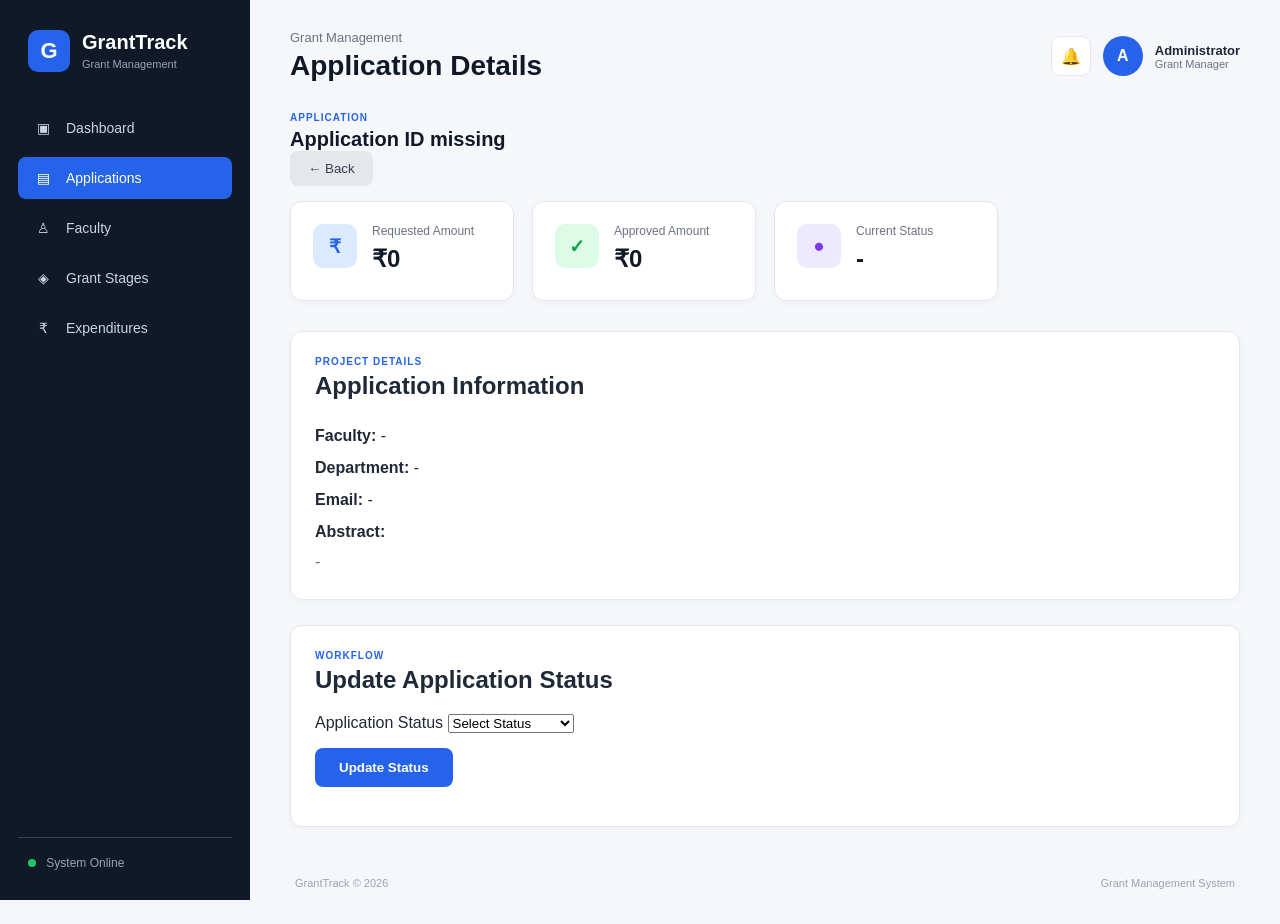
==== src/main/resources/static/application-details.html @ eb658bfc "Initial GrantTrack project" ====
<!DOCTYPE html>
<html lang="en">

<head>

    <meta charset="UTF-8">

    <meta
        name="viewport"
        content="width=device-width, initial-scale=1.0">

    <title>GrantTrack - Application Details</title>

    <link rel="stylesheet" href="style.css">

</head>


<body>


    <!-- ================= SIDEBAR ================= -->

    <aside class="sidebar">

        <div class="logo">

            <div class="logo-icon">
                G
            </div>

            <div>

                <h2>GrantTrack</h2>

                <span>Grant Management</span>

            </div>

        </div>


        <nav>

            <a href="/index.html" class="nav-item">
                <span>▣</span>
                Dashboard
            </a>


            <a href="/applications.html" class="nav-item active">
                <span>▤</span>
                Applications
            </a>


            <a href="/faculty.html" class="nav-item">
                <span>♙</span>
                Faculty
            </a>


            <a href="/stages.html" class="nav-item">
                <span>◈</span>
                Grant Stages
            </a>


            <a href="/expenditures.html" class="nav-item">
                <span>₹</span>
                Expenditures
            </a>

        </nav>


        <div class="sidebar-bottom">

            <div class="system-status">

                <span class="status-dot"></span>

                System Online

            </div>

        </div>

    </aside>



    <!-- ================= MAIN ================= -->

    <main class="main-content">


        <header class="topbar">

            <div>

                <p class="welcome-text">
                    Grant Management
                </p>

                <h1>
                    Application Details
                </h1>

            </div>


            <div class="profile">

                <div class="notification">
                    🔔
                </div>


                <div class="profile-avatar">
                    A
                </div>


                <div class="profile-info">

                    <strong>
                        Administrator
                    </strong>

                    <span>
                        Grant Manager
                    </span>

                </div>

            </div>

        </header>



        <!-- ================= APPLICATION ================= -->

        <section class="overview-section">


            <div class="section-header">

                <div>

                    <p class="section-label">
                        APPLICATION
                    </p>

                    <h2 id="applicationTitle">
                        Loading...
                    </h2>

                </div>


                <button
                    onclick="window.location.href='/applications.html'"
                    style="
                        background:#e5e7eb;
                        color:#374151;
                        border:none;
                        padding:10px 18px;
                        border-radius:8px;
                        cursor:pointer;
                    ">

                    ← Back

                </button>

            </div>



            <div class="dashboard-cards">


                <div class="stat-card">

                    <div class="card-icon blue">
                        ₹
                    </div>

                    <div>

                        <p>
                            Requested Amount
                        </p>

                        <h2 id="requestedAmount">
                            ₹0
                        </h2>

                    </div>

                </div>



                <div class="stat-card">

                    <div class="card-icon green">
                        ✓
                    </div>

                    <div>

                        <p>
                            Approved Amount
                        </p>

                        <h2 id="approvedAmount">
                            ₹0
                        </h2>

                    </div>

                </div>



                <div class="stat-card">

                    <div class="card-icon purple">
                        ●
                    </div>

                    <div>

                        <p>
                            Current Status
                        </p>

                        <h2 id="currentStatus">
                            -
                        </h2>

                    </div>

                </div>


            </div>



            <!-- ================= DETAILS ================= -->

            <div class="info-panel">

                <p class="section-label">
                    PROJECT DETAILS
                </p>

                <h2>
                    Application Information
                </h2>


                <div
                    style="
                        margin-top:20px;
                        line-height:2;
                    ">

                    <p>
                        <strong>Faculty:</strong>
                        <span id="facultyName">
                            -
                        </span>
                    </p>


                    <p>
                        <strong>Department:</strong>
                        <span id="facultyDepartment">
                            -
                        </span>
                    </p>


                    <p>
                        <strong>Email:</strong>
                        <span id="facultyEmail">
                            -
                        </span>
                    </p>


                    <p>
                        <strong>Abstract:</strong>
                    </p>


                    <p
                        id="abstractText"
                        style="
                            color:#64748b;
                            line-height:1.7;
                        ">

                        -

                    </p>

                </div>

            </div>



            <!-- ================= STATUS UPDATE ================= -->

            <div
                class="info-panel"
                style="margin-top:25px;">


                <p class="section-label">
                    WORKFLOW
                </p>

                <h2>
                    Update Application Status
                </h2>



                <form
                    id="statusForm"
                    style="margin-top:20px;">


                    <div class="form-group">

                        <label for="status">
                            Application Status
                        </label>


                        <select
                            id="status"
                            required>

                            <option value="">
                                Select Status
                            </option>

                            <option value="SUBMITTED">
                                SUBMITTED
                            </option>

                            <option value="UNDER_REVIEW">
                                UNDER REVIEW
                            </option>

                            <option value="APPROVED">
                                APPROVED
                            </option>

                            <option value="REJECTED">
                                REJECTED
                            </option>

                        </select>

                    </div>



                    <div
                        class="form-group"
                        id="approvedAmountGroup"
                        style="display:none;">

                        <label for="newApprovedAmount">
                            Approved Amount (₹)
                        </label>


                        <input
                            type="number"
                            id="newApprovedAmount"
                            min="1"
                            step="0.01"
                            placeholder="Enter approved amount">

                    </div>



                    <button
                        type="submit"
                        style="
                            margin-top:15px;
                            background:#2563eb;
                            color:white;
                            border:none;
                            padding:12px 24px;
                            border-radius:8px;
                            cursor:pointer;
                            font-weight:600;
                        ">

                        Update Status

                    </button>


                    <div
                        id="statusMessage"
                        style="
                            margin-top:15px;
                            font-weight:600;
                        ">

                    </div>


                </form>

            </div>


        </section>



        <footer>

            <span>
                GrantTrack © 2026
            </span>

            <span>
                Grant Management System
            </span>

        </footer>


    </main>



    <!-- ================= JAVASCRIPT ================= -->

    <script>


        const params =
            new URLSearchParams(
                window.location.search
            );


        const applicationId =
            params.get("id");



        document.addEventListener(
            "DOMContentLoaded",
            function () {

                if (!applicationId) {

                    document.getElementById(
                        "applicationTitle"
                    ).textContent =
                        "Application ID missing";

                    return;

                }


                loadApplication();

            }
        );



        async function loadApplication() {


            try {


                const response =
                    await fetch(
                        "/api/applications/" +
                        applicationId
                    );


                if (!response.ok) {

                    throw new Error(
                        "Application not found"
                    );

                }


                const application =
                    await response.json();



                document.getElementById(
                    "applicationTitle"
                ).textContent =
                    application.title || "Untitled";



                document.getElementById(
                    "requestedAmount"
                ).textContent =
                    formatCurrency(
                        application.requestedAmount
                    );



                document.getElementById(
                    "approvedAmount"
                ).textContent =
                    formatCurrency(
                        application.approvedAmount
                    );



                document.getElementById(
                    "currentStatus"
                ).textContent =
                    application.status ||
                    "SUBMITTED";



                document.getElementById(
                    "abstractText"
                ).textContent =
                    application.abstractText ||
                    "No abstract available";



                if (application.faculty) {


                    document.getElementById(
                        "facultyName"
                    ).textContent =
                        application.faculty.name ||
                        "-";


                    document.getElementById(
                        "facultyDepartment"
                    ).textContent =
                        application.faculty.department ||
                        "-";


                    document.getElementById(
                        "facultyEmail"
                    ).textContent =
                        application.faculty.email ||
                        "-";

                }


            } catch (error) {


                console.error(error);


                document.getElementById(
                    "applicationTitle"
                ).textContent =
                    "Unable to load application";

            }

        }



        document.getElementById(
            "status"
        ).addEventListener(
            "change",
            function () {


                const group =
                    document.getElementById(
                        "approvedAmountGroup"
                    );


                if (
                    this.value === "APPROVED"
                ) {

                    group.style.display =
                        "block";

                    document.getElementById(
                        "newApprovedAmount"
                    ).required = true;

                }
                else {

                    group.style.display =
                        "none";

                    document.getElementById(
                        "newApprovedAmount"
                    ).required = false;

                }

            }
        );



        document.getElementById(
            "statusForm"
        ).addEventListener(
            "submit",
            updateStatus
        );



        async function updateStatus(event) {


            event.preventDefault();


            const status =
                document.getElementById(
                    "status"
                ).value;


            const approvedAmount =
                document.getElementById(
                    "newApprovedAmount"
                ).value;


            const message =
                document.getElementById(
                    "statusMessage"
                );


            message.textContent =
                "Updating status...";


            message.style.color =
                "#2563eb";



            let url =
                "/api/applications/" +
                applicationId +
                "/status?status=" +
                encodeURIComponent(status);



            if (
                status === "APPROVED"
            ) {

                url +=
                    "&approvedAmount=" +
                    encodeURIComponent(
                        approvedAmount
                    );

            }



            try {


                const response =
                    await fetch(
                        url,
                        {
                            method: "PUT"
                        }
                    );


                const result =
                    await response.json();


                if (!response.ok) {

                    throw new Error(
                        result.message ||
                        "Unable to update status"
                    );

                }


                message.textContent =
                    "Application status updated successfully!";


                message.style.color =
                    "#15803d";


                loadApplication();


            } catch (error) {


                console.error(error);


                message.textContent =
                    error.message ||
                    "Something went wrong";


                message.style.color =
                    "#dc2626";

            }

        }



        function formatCurrency(amount) {


            if (
                amount === null ||
                amount === undefined
            ) {

                return "₹0";

            }


            return "₹" +
                Number(amount).toLocaleString(
                    "en-IN"
                );

        }

    </script>


</body>

</html>
---- src/main/resources/static/style.css ----
* {
    margin: 0;
    padding: 0;
    box-sizing: border-box;
}

body {
    font-family: "Segoe UI", Arial, sans-serif;
    background: #f5f7fb;
    color: #1f2937;
}

/* =========================
   SIDEBAR
========================= */

.sidebar {
    position: fixed;
    left: 0;
    top: 0;
    width: 250px;
    height: 100vh;
    background: #111827;
    color: white;
    padding: 25px 18px;
    display: flex;
    flex-direction: column;
}

.logo {
    display: flex;
    align-items: center;
    gap: 12px;
    padding: 5px 10px 35px;
}

.logo-icon {
    width: 42px;
    height: 42px;
    background: #2563eb;
    border-radius: 10px;
    display: flex;
    align-items: center;
    justify-content: center;
    font-size: 22px;
    font-weight: bold;
}

.logo h2 {
    font-size: 20px;
}

.logo span {
    font-size: 11px;
    color: #9ca3af;
}

nav {
    display: flex;
    flex-direction: column;
    gap: 8px;
}

.nav-item {
    text-decoration: none;
    color: #cbd5e1;
    padding: 13px 15px;
    border-radius: 8px;
    display: flex;
    align-items: center;
    gap: 13px;
    font-size: 14px;
    transition: 0.2s;
}

.nav-item:hover {
    background: #1f2937;
    color: white;
}

.nav-item.active {
    background: #2563eb;
    color: white;
}

.nav-item span {
    width: 20px;
    text-align: center;
}

.sidebar-bottom {
    margin-top: auto;
}

.system-status {
    border-top: 1px solid #374151;
    padding: 18px 10px 5px;
    color: #9ca3af;
    font-size: 12px;
}

.status-dot {
    display: inline-block;
    width: 8px;
    height: 8px;
    background: #22c55e;
    border-radius: 50%;
    margin-right: 7px;
}


/* =========================
   MAIN CONTENT
========================= */

.main-content {
    margin-left: 250px;
    min-height: 100vh;
    padding: 30px 40px;
}


/* =========================
   TOP BAR
========================= */

.topbar {
    display: flex;
    justify-content: space-between;
    align-items: center;
    margin-bottom: 30px;
}

.welcome-text {
    color: #6b7280;
    font-size: 13px;
    margin-bottom: 5px;
}

.topbar h1 {
    font-size: 28px;
    color: #111827;
}

.profile {
    display: flex;
    align-items: center;
    gap: 12px;
}

.notification {
    width: 40px;
    height: 40px;
    background: white;
    border: 1px solid #e5e7eb;
    border-radius: 9px;
    display: flex;
    align-items: center;
    justify-content: center;
}

.profile-avatar {
    width: 40px;
    height: 40px;
    border-radius: 50%;
    background: #2563eb;
    color: white;
    display: flex;
    align-items: center;
    justify-content: center;
    font-weight: bold;
}

.profile-info {
    display: flex;
    flex-direction: column;
}

.profile-info strong {
    font-size: 13px;
}

.profile-info span {
    font-size: 11px;
    color: #6b7280;
}


/* =========================
   STAT CARDS
========================= */

.dashboard-cards {
    display: grid;
    grid-template-columns: repeat(4, 1fr);
    gap: 18px;
    margin-bottom: 30px;
}

.stat-card {
    background: white;
    border: 1px solid #e5e7eb;
    border-radius: 12px;
    padding: 22px;
    display: flex;
    align-items: flex-start;
    gap: 15px;
    box-shadow: 0 2px 8px rgba(15, 23, 42, 0.03);
}

.card-icon {
    width: 44px;
    height: 44px;
    border-radius: 10px;
    display: flex;
    align-items: center;
    justify-content: center;
    font-size: 19px;
    font-weight: bold;
    flex-shrink: 0;
}

.card-icon.blue {
    background: #dbeafe;
    color: #2563eb;
}

.card-icon.green {
    background: #dcfce7;
    color: #16a34a;
}

.card-icon.red {
    background: #fee2e2;
    color: #dc2626;
}

.card-icon.purple {
    background: #ede9fe;
    color: #7c3aed;
}

.stat-card p {
    color: #6b7280;
    font-size: 12px;
    margin-bottom: 7px;
}

.stat-card h2 {
    font-size: 24px;
    margin-bottom: 5px;
    color: #111827;
}

.stat-card span {
    color: #9ca3af;
    font-size: 10px;
}


/* =========================
   SECTION
========================= */

.overview-section {
    margin-bottom: 25px;
}

.section-header {
    margin-bottom: 15px;
}

.section-label {
    color: #2563eb;
    font-size: 10px;
    font-weight: bold;
    letter-spacing: 1px;
    margin-bottom: 5px;
}

.section-header h2,
.panel-header h2 {
    font-size: 20px;
    color: #111827;
}


/* =========================
   FINANCIAL CARDS
========================= */

.financial-grid {
    display: grid;
    grid-template-columns: repeat(3, 1fr);
    gap: 18px;
}

.financial-card {
    background: white;
    border: 1px solid #e5e7eb;
    border-radius: 12px;
    padding: 24px;
    box-shadow: 0 2px 8px rgba(15, 23, 42, 0.03);
}

.financial-title {
    display: flex;
    justify-content: space-between;
    align-items: center;
    color: #6b7280;
    font-size: 12px;
    margin-bottom: 15px;
}

.small-icon {
    width: 30px;
    height: 30px;
    border-radius: 7px;
    background: #eff6ff;
    color: #2563eb;
    display: flex;
    align-items: center;
    justify-content: center;
}

.financial-card h2 {
    font-size: 26px;
    color: #111827;
    margin-bottom: 18px;
}

.progress-background {
    width: 100%;
    height: 7px;
    background: #e5e7eb;
    border-radius: 10px;
    overflow: hidden;
    margin-bottom: 10px;
}

.progress-bar {
    height: 100%;
    width: 0%;
    background: #2563eb;
    border-radius: 10px;
    transition: width 0.5s ease;
}

.expenditure-progress {
    background: #16a34a;
}

.financial-card p {
    color: #9ca3af;
    font-size: 11px;
}

.remaining-text {
    margin-top: 10px;
}


/* =========================
   BOTTOM SECTION
========================= */

.bottom-grid {
    display: grid;
    grid-template-columns: 1.5fr 1fr;
    gap: 18px;
}

.info-panel {
    background: white;
    border: 1px solid #e5e7eb;
    border-radius: 12px;
    padding: 24px;
    box-shadow: 0 2px 8px rgba(15, 23, 42, 0.03);
}

.panel-header {
    margin-bottom: 25px;
}

.status-row {
    display: flex;
    gap: 35px;
}

.status-item {
    display: flex;
    align-items: center;
    gap: 10px;
}

.status-circle {
    width: 11px;
    height: 11px;
    border-radius: 50%;
}

.blue-circle {
    background: #2563eb;
}

.green-circle {
    background: #16a34a;
}

.red-circle {
    background: #dc2626;
}

.status-item strong {
    font-size: 20px;
}

.status-item p {
    color: #6b7280;
    font-size: 11px;
    margin-top: 3px;
}


/* =========================
   QUICK ACTIONS
========================= */

.action-buttons {
    display: flex;
    flex-direction: column;
    gap: 10px;
}

.action-buttons button {
    border: none;
    padding: 12px 15px;
    border-radius: 8px;
    background: #2563eb;
    color: white;
    font-size: 13px;
    cursor: pointer;
    transition: 0.2s;
}

.action-buttons button:hover {
    background: #1d4ed8;
}


/* =========================
   FOOTER
========================= */

footer {
    display: flex;
    justify-content: space-between;
    color: #9ca3af;
    font-size: 11px;
    padding: 25px 5px 5px;
}


/* =========================
   RESPONSIVE DESIGN
========================= */

@media (max-width: 1100px) {

    .dashboard-cards {
        grid-template-columns: repeat(2, 1fr);
    }

    .financial-grid {
        grid-template-columns: 1fr;
    }
}

@media (max-width: 800px) {

    .sidebar {
        width: 70px;
        padding: 20px 10px;
    }

    .logo div:not(.logo-icon),
    .nav-item:not(.active)::after,
    .nav-item {
        font-size: 0;
    }

    .nav-item span {
        font-size: 18px;
    }

    .main-content {
        margin-left: 70px;
        padding: 25px 20px;
    }

    .bottom-grid {
        grid-template-columns: 1fr;
    }

    .profile-info {
        display: none;
    }
}

@media (max-width: 600px) {

    .dashboard-cards {
        grid-template-columns: 1fr;
    }

    .topbar {
        align-items: flex-start;
    }

    .topbar h1 {
        font-size: 22px;
    }

    .status-row {
        flex-direction: column;
        gap: 15px;
    }
}
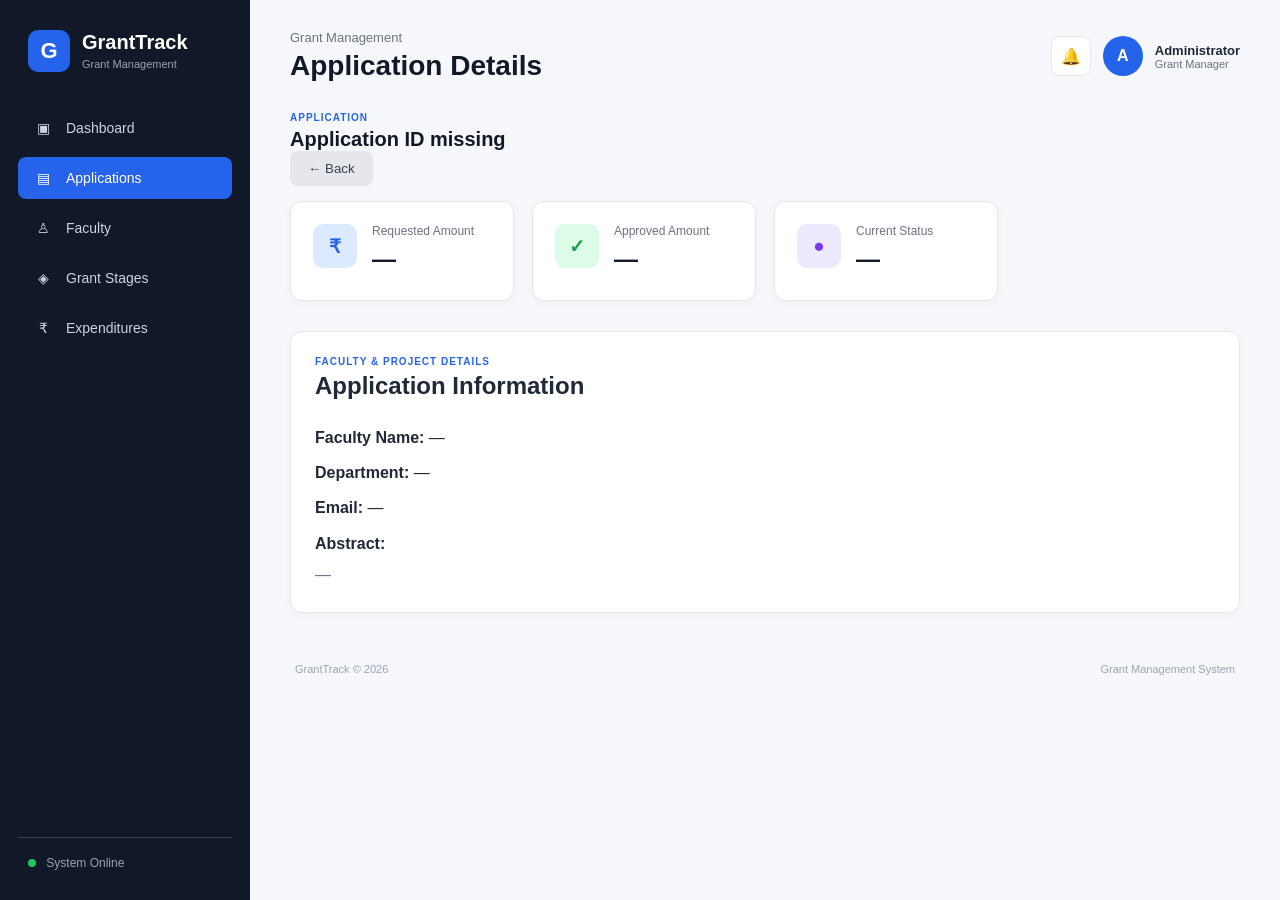
==== commit 20d3f7a5: "first commit" ====
--- a/src/main/resources/static/application-details.html
+++ b/src/main/resources/static/application-details.html
@@ -1,790 +1,283 @@
 <!DOCTYPE html>
 <html lang="en">
-
 <head>
-
     <meta charset="UTF-8">
-
-    <meta
-        name="viewport"
-        content="width=device-width, initial-scale=1.0">
-
+    <meta name="viewport" content="width=device-width, initial-scale=1.0">
     <title>GrantTrack - Application Details</title>
-
     <link rel="stylesheet" href="style.css">
-
 </head>
-
-
 <body>
 
-
-    <!-- ================= SIDEBAR ================= -->
-
     <aside class="sidebar">
-
         <div class="logo">
-
-            <div class="logo-icon">
-                G
-            </div>
-
+            <div class="logo-icon">G</div>
             <div>
-
                 <h2>GrantTrack</h2>
-
                 <span>Grant Management</span>
-
-            </div>
-
+            </div>
         </div>
-
-
         <nav>
-
-            <a href="/index.html" class="nav-item">
-                <span>▣</span>
-                Dashboard
-            </a>
-
-
-            <a href="/applications.html" class="nav-item active">
-                <span>▤</span>
-                Applications
-            </a>
-
-
-            <a href="/faculty.html" class="nav-item">
-                <span>♙</span>
-                Faculty
-            </a>
-
-
-            <a href="/stages.html" class="nav-item">
-                <span>◈</span>
-                Grant Stages
-            </a>
-
-
-            <a href="/expenditures.html" class="nav-item">
-                <span>₹</span>
-                Expenditures
-            </a>
-
+            <a href="/index.html" class="nav-item"><span>▣</span> Dashboard</a>
+            <a href="/applications.html" class="nav-item active"><span>▤</span> Applications</a>
+            <a href="/faculty.html" class="nav-item"><span>♙</span> Faculty</a>
+            <a href="/stages.html" class="nav-item"><span>◈</span> Grant Stages</a>
+            <a href="/expenditures.html" class="nav-item"><span>₹</span> Expenditures</a>
         </nav>
-
-
         <div class="sidebar-bottom">
-
             <div class="system-status">
-
                 <span class="status-dot"></span>
-
                 System Online
-
-            </div>
-
+            </div>
         </div>
-
     </aside>
 
-
-
-    <!-- ================= MAIN ================= -->
-
     <main class="main-content">
 
-
         <header class="topbar">
-
             <div>
-
-                <p class="welcome-text">
-                    Grant Management
-                </p>
-
-                <h1>
-                    Application Details
-                </h1>
-
-            </div>
-
-
+                <p class="welcome-text">Grant Management</p>
+                <h1>Application Details</h1>
+            </div>
             <div class="profile">
-
-                <div class="notification">
-                    🔔
-                </div>
-
-
-                <div class="profile-avatar">
-                    A
-                </div>
-
-
+                <div class="notification">🔔</div>
+                <div class="profile-avatar">A</div>
                 <div class="profile-info">
-
-                    <strong>
-                        Administrator
-                    </strong>
-
-                    <span>
-                        Grant Manager
-                    </span>
-
-                </div>
-
-            </div>
-
+                    <strong>Administrator</strong>
+                    <span>Grant Manager</span>
+                </div>
+            </div>
         </header>
 
-
-
-        <!-- ================= APPLICATION ================= -->
-
         <section class="overview-section">
 
-
+            <!-- HEADER -->
             <div class="section-header">
-
                 <div>
-
-                    <p class="section-label">
-                        APPLICATION
-                    </p>
-
-                    <h2 id="applicationTitle">
-                        Loading...
-                    </h2>
-
-                </div>
-
-
-                <button
-                    onclick="window.location.href='/applications.html'"
-                    style="
-                        background:#e5e7eb;
-                        color:#374151;
-                        border:none;
-                        padding:10px 18px;
-                        border-radius:8px;
-                        cursor:pointer;
-                    ">
-
+                    <p class="section-label">APPLICATION</p>
+                    <h2 id="applicationTitle">Loading...</h2>
+                </div>
+                <button onclick="window.location.href='/applications.html'"
+                    style="background:#e5e7eb;color:#374151;border:none;padding:10px 18px;border-radius:8px;cursor:pointer;">
                     ← Back
-
                 </button>
-
-            </div>
-
-
-
+            </div>
+
+            <!-- STAT CARDS -->
             <div class="dashboard-cards">
-
-
                 <div class="stat-card">
-
-                    <div class="card-icon blue">
-                        ₹
+                    <div class="card-icon blue">₹</div>
+                    <div><p>Requested Amount</p><h2 id="requestedAmount">—</h2></div>
+                </div>
+                <div class="stat-card">
+                    <div class="card-icon green">✓</div>
+                    <div><p>Approved Amount</p><h2 id="approvedAmount">—</h2></div>
+                </div>
+                <div class="stat-card">
+                    <div class="card-icon purple">●</div>
+                    <div><p>Current Status</p><h2 id="currentStatus">—</h2></div>
+                </div>
+            </div>
+
+            <!-- FACULTY & PROJECT DETAILS -->
+            <div class="info-panel">
+                <p class="section-label">FACULTY & PROJECT DETAILS</p>
+                <h2>Application Information</h2>
+                <div style="margin-top:20px;line-height:2.2;">
+                    <p><strong>Faculty Name:</strong> <span id="facultyName">—</span></p>
+                    <p><strong>Department:</strong> <span id="facultyDepartment">—</span></p>
+                    <p><strong>Email:</strong> <span id="facultyEmail">—</span></p>
+                    <p><strong>Abstract:</strong></p>
+                    <p id="abstractText" style="color:#64748b;line-height:1.7;">—</p>
+                </div>
+            </div>
+
+            <!-- STATUS UPDATE — admin only -->
+            <div class="info-panel" id="statusPanel" data-admin-only hidden style="margin-top:25px;">
+                <p class="section-label">WORKFLOW</p>
+                <h2>Update Application Status</h2>
+                <form id="statusForm" style="margin-top:20px;">
+                    <div class="form-group">
+                        <label for="status">Application Status</label>
+                        <select id="status" required>
+                            <option value="">Select Status</option>
+                            <option value="SUBMITTED">SUBMITTED</option>
+                            <option value="UNDER_REVIEW">UNDER REVIEW</option>
+                            <option value="APPROVED">APPROVED</option>
+                            <option value="REJECTED">REJECTED</option>
+                        </select>
                     </div>
-
-                    <div>
-
-                        <p>
-                            Requested Amount
-                        </p>
-
-                        <h2 id="requestedAmount">
-                            ₹0
-                        </h2>
-
+                    <div class="form-group" id="approvedAmountGroup" style="display:none;">
+                        <label for="newApprovedAmount">Approved Amount (₹)</label>
+                        <input type="number" id="newApprovedAmount" min="1" step="0.01"
+                            placeholder="Enter approved amount">
                     </div>
-
-                </div>
-
-
-
-                <div class="stat-card">
-
-                    <div class="card-icon green">
-                        ✓
-                    </div>
-
-                    <div>
-
-                        <p>
-                            Approved Amount
-                        </p>
-
-                        <h2 id="approvedAmount">
-                            ₹0
-                        </h2>
-
-                    </div>
-
-                </div>
-
-
-
-                <div class="stat-card">
-
-                    <div class="card-icon purple">
-                        ●
-                    </div>
-
-                    <div>
-
-                        <p>
-                            Current Status
-                        </p>
-
-                        <h2 id="currentStatus">
-                            -
-                        </h2>
-
-                    </div>
-
-                </div>
-
-
-            </div>
-
-
-
-            <!-- ================= DETAILS ================= -->
-
-            <div class="info-panel">
-
-                <p class="section-label">
-                    PROJECT DETAILS
-                </p>
-
-                <h2>
-                    Application Information
-                </h2>
-
-
-                <div
-                    style="
-                        margin-top:20px;
-                        line-height:2;
-                    ">
-
-                    <p>
-                        <strong>Faculty:</strong>
-                        <span id="facultyName">
-                            -
-                        </span>
-                    </p>
-
-
-                    <p>
-                        <strong>Department:</strong>
-                        <span id="facultyDepartment">
-                            -
-                        </span>
-                    </p>
-
-
-                    <p>
-                        <strong>Email:</strong>
-                        <span id="facultyEmail">
-                            -
-                        </span>
-                    </p>
-
-
-                    <p>
-                        <strong>Abstract:</strong>
-                    </p>
-
-
-                    <p
-                        id="abstractText"
-                        style="
-                            color:#64748b;
-                            line-height:1.7;
-                        ">
-
-                        -
-
-                    </p>
-
-                </div>
-
-            </div>
-
-
-
-            <!-- ================= STATUS UPDATE ================= -->
-
-            <div
-                class="info-panel"
-                style="margin-top:25px;">
-
-
-                <p class="section-label">
-                    WORKFLOW
-                </p>
-
-                <h2>
-                    Update Application Status
-                </h2>
-
-
-
-                <form
-                    id="statusForm"
-                    style="margin-top:20px;">
-
-
-                    <div class="form-group">
-
-                        <label for="status">
-                            Application Status
-                        </label>
-
-
-                        <select
-                            id="status"
-                            required>
-
-                            <option value="">
-                                Select Status
-                            </option>
-
-                            <option value="SUBMITTED">
-                                SUBMITTED
-                            </option>
-
-                            <option value="UNDER_REVIEW">
-                                UNDER REVIEW
-                            </option>
-
-                            <option value="APPROVED">
-                                APPROVED
-                            </option>
-
-                            <option value="REJECTED">
-                                REJECTED
-                            </option>
-
-                        </select>
-
-                    </div>
-
-
-
-                    <div
-                        class="form-group"
-                        id="approvedAmountGroup"
-                        style="display:none;">
-
-                        <label for="newApprovedAmount">
-                            Approved Amount (₹)
-                        </label>
-
-
-                        <input
-                            type="number"
-                            id="newApprovedAmount"
-                            min="1"
-                            step="0.01"
-                            placeholder="Enter approved amount">
-
-                    </div>
-
-
-
-                    <button
-                        type="submit"
-                        style="
-                            margin-top:15px;
-                            background:#2563eb;
-                            color:white;
-                            border:none;
-                            padding:12px 24px;
-                            border-radius:8px;
-                            cursor:pointer;
-                            font-weight:600;
-                        ">
-
+                    <button type="submit"
+                        style="margin-top:15px;background:#2563eb;color:white;border:none;padding:12px 24px;border-radius:8px;cursor:pointer;font-weight:600;">
                         Update Status
-
                     </button>
-
-
-                    <div
-                        id="statusMessage"
-                        style="
-                            margin-top:15px;
-                            font-weight:600;
-                        ">
-
-                    </div>
-
-
+                    <div id="statusMessage" style="margin-top:15px;font-weight:600;"></div>
                 </form>
-
-            </div>
-
+            </div>
+
+            <!-- EXPENDITURE HISTORY — admin only -->
+            <div class="info-panel" id="expenditurePanel" data-admin-only hidden style="margin-top:25px;">
+                <p class="section-label">EXPENDITURE HISTORY</p>
+                <h2>How the Grant Was Spent</h2>
+
+                <!-- utilization summary -->
+                <div id="utilizationSummary" style="margin:16px 0;padding:14px;background:#f8fafc;border-radius:8px;line-height:2;display:none;">
+                    <span><strong>Approved:</strong> <span id="utilApproved">—</span></span> &nbsp;|&nbsp;
+                    <span><strong>Spent:</strong> <span id="utilSpent">—</span></span> &nbsp;|&nbsp;
+                    <span><strong>Remaining:</strong> <span id="utilRemaining">—</span></span>
+                </div>
+
+                <div style="overflow-x:auto;margin-top:10px;">
+                    <table style="width:100%;border-collapse:collapse;">
+                        <thead>
+                            <tr>
+                                <th style="padding:12px 15px;text-align:left;border-bottom:1px solid #e5e7eb;">ID</th>
+                                <th style="padding:12px 15px;text-align:left;border-bottom:1px solid #e5e7eb;">Spent On</th>
+                                <th style="padding:12px 15px;text-align:left;border-bottom:1px solid #e5e7eb;">Amount</th>
+                                <th style="padding:12px 15px;text-align:left;border-bottom:1px solid #e5e7eb;">Date</th>
+                            </tr>
+                        </thead>
+                        <tbody id="expenditureTableBody">
+                            <tr><td colspan="4" style="text-align:center;padding:20px;color:#64748b;">No expenditures yet.</td></tr>
+                        </tbody>
+                    </table>
+                </div>
+            </div>
 
         </section>
 
-
-
         <footer>
-
-            <span>
-                GrantTrack © 2026
-            </span>
-
-            <span>
-                Grant Management System
-            </span>
-
+            <span>GrantTrack © 2026</span>
+            <span>Grant Management System</span>
         </footer>
-
-
     </main>
 
-
-
-    <!-- ================= JAVASCRIPT ================= -->
-
+    <script src="/auth.js"></script>
     <script>
-
-
-        const params =
-            new URLSearchParams(
-                window.location.search
-            );
-
-
-        const applicationId =
-            params.get("id");
-
-
-
-        document.addEventListener(
-            "DOMContentLoaded",
-            function () {
-
-                if (!applicationId) {
-
-                    document.getElementById(
-                        "applicationTitle"
-                    ).textContent =
-                        "Application ID missing";
-
-                    return;
-
+        const applicationId = new URLSearchParams(window.location.search).get("id");
+
+        document.addEventListener("DOMContentLoaded", function() {
+            if (!applicationId) {
+                document.getElementById("applicationTitle").textContent = "Application ID missing";
+                return;
+            }
+            loadApplication();
+        });
+
+        async function loadApplication() {
+            try {
+                const response = await fetch("/api/applications/" + applicationId);
+                if (!response.ok) throw new Error("Application not found");
+                const app = await response.json();
+
+                document.getElementById("applicationTitle").textContent = app.title || "Untitled";
+                document.getElementById("requestedAmount").textContent = fmt(app.requestedAmount);
+                document.getElementById("approvedAmount").textContent = app.approvedAmount != null ? fmt(app.approvedAmount) : "—";
+                document.getElementById("currentStatus").textContent = app.status || "SUBMITTED";
+                document.getElementById("abstractText").textContent = app.abstractText || "No abstract available";
+
+                if (app.faculty) {
+                    document.getElementById("facultyName").textContent = app.faculty.name || "—";
+                    document.getElementById("facultyDepartment").textContent =
+                        (app.faculty.department && app.faculty.department !== "Not provided")
+                            ? app.faculty.department : "—";
+                    document.getElementById("facultyEmail").textContent =
+                        (app.faculty.email && app.faculty.email !== "not-provided@invalid.invalid")
+                            ? app.faculty.email : "—";
                 }
 
-
+                // Load expenditures for admin
+                if (window.grantTrackUser && window.grantTrackUser.role === "ADMIN") {
+                    loadExpenditures(app);
+                }
+            } catch (e) {
+                document.getElementById("applicationTitle").textContent = "Unable to load application";
+            }
+        }
+
+        async function loadExpenditures(app) {
+            const tbody = document.getElementById("expenditureTableBody");
+            try {
+                const response = await fetch("/api/expenditures/application/" + applicationId);
+                if (!response.ok) throw new Error();
+                const expenditures = await response.json();
+
+                if (app.approvedAmount != null) {
+                    const totalSpent = expenditures.reduce((s, e) => s + (e.amount || 0), 0);
+                    document.getElementById("utilApproved").textContent = fmt(app.approvedAmount);
+                    document.getElementById("utilSpent").textContent = fmt(totalSpent);
+                    document.getElementById("utilRemaining").textContent = fmt(app.approvedAmount - totalSpent);
+                    document.getElementById("utilizationSummary").style.display = "block";
+                }
+
+                if (!expenditures.length) return;
+
+                tbody.innerHTML = "";
+                expenditures.forEach(exp => {
+                    const row = document.createElement("tr");
+                    row.innerHTML = `
+                        <td style="padding:12px 15px;border-bottom:1px solid #e5e7eb;">${exp.id}</td>
+                        <td style="padding:12px 15px;border-bottom:1px solid #e5e7eb;">${escapeHtml(exp.description || "—")}</td>
+                        <td style="padding:12px 15px;border-bottom:1px solid #e5e7eb;font-weight:600;">${fmt(exp.amount)}</td>
+                        <td style="padding:12px 15px;border-bottom:1px solid #e5e7eb;">${exp.expenditureDate || "—"}</td>
+                    `;
+                    tbody.appendChild(row);
+                });
+            } catch (e) {
+                tbody.innerHTML = `<tr><td colspan="4" style="text-align:center;padding:20px;color:#dc2626;">Unable to load expenditures.</td></tr>`;
+            }
+        }
+
+        document.getElementById("status").addEventListener("change", function() {
+            const group = document.getElementById("approvedAmountGroup");
+            const input = document.getElementById("newApprovedAmount");
+            if (this.value === "APPROVED") {
+                group.style.display = "block";
+                input.required = true;
+            } else {
+                group.style.display = "none";
+                input.required = false;
+            }
+        });
+
+        document.getElementById("statusForm").addEventListener("submit", async function(event) {
+            event.preventDefault();
+            const status = document.getElementById("status").value;
+            const approvedAmount = document.getElementById("newApprovedAmount").value;
+            const message = document.getElementById("statusMessage");
+            message.textContent = "Updating status...";
+            message.style.color = "#2563eb";
+
+            let url = "/api/applications/" + applicationId + "/status?status=" + encodeURIComponent(status);
+            if (status === "APPROVED") url += "&approvedAmount=" + encodeURIComponent(approvedAmount);
+
+            try {
+                const response = await fetch(url, { method: "PUT" });
+                const result = await response.json();
+                if (!response.ok) throw new Error(result.message || "Unable to update status");
+                message.textContent = "Status updated successfully!";
+                message.style.color = "#15803d";
                 loadApplication();
-
-            }
-        );
-
-
-
-        async function loadApplication() {
-
-
-            try {
-
-
-                const response =
-                    await fetch(
-                        "/api/applications/" +
-                        applicationId
-                    );
-
-
-                if (!response.ok) {
-
-                    throw new Error(
-                        "Application not found"
-                    );
-
-                }
-
-
-                const application =
-                    await response.json();
-
-
-
-                document.getElementById(
-                    "applicationTitle"
-                ).textContent =
-                    application.title || "Untitled";
-
-
-
-                document.getElementById(
-                    "requestedAmount"
-                ).textContent =
-                    formatCurrency(
-                        application.requestedAmount
-                    );
-
-
-
-                document.getElementById(
-                    "approvedAmount"
-                ).textContent =
-                    formatCurrency(
-                        application.approvedAmount
-                    );
-
-
-
-                document.getElementById(
-                    "currentStatus"
-                ).textContent =
-                    application.status ||
-                    "SUBMITTED";
-
-
-
-                document.getElementById(
-                    "abstractText"
-                ).textContent =
-                    application.abstractText ||
-                    "No abstract available";
-
-
-
-                if (application.faculty) {
-
-
-                    document.getElementById(
-                        "facultyName"
-                    ).textContent =
-                        application.faculty.name ||
-                        "-";
-
-
-                    document.getElementById(
-                        "facultyDepartment"
-                    ).textContent =
-                        application.faculty.department ||
-                        "-";
-
-
-                    document.getElementById(
-                        "facultyEmail"
-                    ).textContent =
-                        application.faculty.email ||
-                        "-";
-
-                }
-
-
-            } catch (error) {
-
-
-                console.error(error);
-
-
-                document.getElementById(
-                    "applicationTitle"
-                ).textContent =
-                    "Unable to load application";
-
-            }
-
-        }
-
-
-
-        document.getElementById(
-            "status"
-        ).addEventListener(
-            "change",
-            function () {
-
-
-                const group =
-                    document.getElementById(
-                        "approvedAmountGroup"
-                    );
-
-
-                if (
-                    this.value === "APPROVED"
-                ) {
-
-                    group.style.display =
-                        "block";
-
-                    document.getElementById(
-                        "newApprovedAmount"
-                    ).required = true;
-
-                }
-                else {
-
-                    group.style.display =
-                        "none";
-
-                    document.getElementById(
-                        "newApprovedAmount"
-                    ).required = false;
-
-                }
-
-            }
-        );
-
-
-
-        document.getElementById(
-            "statusForm"
-        ).addEventListener(
-            "submit",
-            updateStatus
-        );
-
-
-
-        async function updateStatus(event) {
-
-
-            event.preventDefault();
-
-
-            const status =
-                document.getElementById(
-                    "status"
-                ).value;
-
-
-            const approvedAmount =
-                document.getElementById(
-                    "newApprovedAmount"
-                ).value;
-
-
-            const message =
-                document.getElementById(
-                    "statusMessage"
-                );
-
-
-            message.textContent =
-                "Updating status...";
-
-
-            message.style.color =
-                "#2563eb";
-
-
-
-            let url =
-                "/api/applications/" +
-                applicationId +
-                "/status?status=" +
-                encodeURIComponent(status);
-
-
-
-            if (
-                status === "APPROVED"
-            ) {
-
-                url +=
-                    "&approvedAmount=" +
-                    encodeURIComponent(
-                        approvedAmount
-                    );
-
-            }
-
-
-
-            try {
-
-
-                const response =
-                    await fetch(
-                        url,
-                        {
-                            method: "PUT"
-                        }
-                    );
-
-
-                const result =
-                    await response.json();
-
-
-                if (!response.ok) {
-
-                    throw new Error(
-                        result.message ||
-                        "Unable to update status"
-                    );
-
-                }
-
-
-                message.textContent =
-                    "Application status updated successfully!";
-
-
-                message.style.color =
-                    "#15803d";
-
-
-                loadApplication();
-
-
-            } catch (error) {
-
-
-                console.error(error);
-
-
-                message.textContent =
-                    error.message ||
-                    "Something went wrong";
-
-
-                message.style.color =
-                    "#dc2626";
-
-            }
-
-        }
-
-
-
-        function formatCurrency(amount) {
-
-
-            if (
-                amount === null ||
-                amount === undefined
-            ) {
-
-                return "₹0";
-
-            }
-
-
-            return "₹" +
-                Number(amount).toLocaleString(
-                    "en-IN"
-                );
-
-        }
-
+            } catch (e) {
+                message.textContent = e.message || "Something went wrong";
+                message.style.color = "#dc2626";
+            }
+        });
+
+        function fmt(amount) {
+            if (amount == null) return "—";
+            return "₹" + Number(amount).toLocaleString("en-IN");
+        }
+
+        function escapeHtml(v) {
+            const d = document.createElement("div");
+            d.textContent = v;
+            return d.innerHTML;
+        }
     </script>
-
-
 </body>
-
-</html>+</html>
--- a/src/main/resources/static/style.css
+++ b/src/main/resources/static/style.css
@@ -359,6 +359,187 @@
     margin-top: 10px;
 }
 
+form:not(.login-form) {
+    width: 100%;
+    max-width: 720px;
+    margin-inline: auto;
+}
+
+.form-group {
+    display: grid;
+    gap: 8px;
+    margin-bottom: 18px;
+}
+
+.form-group label {
+    color: #374151;
+    font-size: 13px;
+    font-weight: 600;
+}
+
+.form-group input,
+.form-group select,
+.form-group textarea {
+    width: 100%;
+    min-height: 44px;
+    padding: 11px 12px;
+    border: 1px solid #d1d5db;
+    border-radius: 6px;
+    background: #fff;
+    color: #1f2937;
+    font: inherit;
+}
+
+.form-group textarea {
+    min-height: 120px;
+    resize: vertical;
+}
+
+.form-group input:focus,
+.form-group select:focus,
+.form-group textarea:focus {
+    border-color: #2563eb;
+    outline: 3px solid rgba(37, 99, 235, 0.15);
+}
+
+.primary-button,
+.logout-button {
+    min-height: 42px;
+    padding: 10px 18px;
+    border: 0;
+    border-radius: 6px;
+    background: #2563eb;
+    color: white;
+    font: inherit;
+    font-weight: 600;
+    cursor: pointer;
+}
+
+.login-page {
+    min-height: 100vh;
+    display: grid;
+    place-items: center;
+    padding: 28px 16px;
+    background: linear-gradient(135deg, #eff6ff 0%, #f8fafc 55%, #ecfdf5 100%);
+}
+
+.login-shell {
+    width: min(100%, 460px);
+}
+
+.login-brand {
+    display: flex;
+    align-items: center;
+    gap: 12px;
+    margin: 0 0 24px 4px;
+    color: #111827;
+    text-decoration: none;
+}
+
+.login-brand .logo-icon {
+    display: grid;
+    place-items: center;
+    color: white;
+}
+
+.login-brand strong,
+.login-brand small {
+    display: block;
+}
+
+.login-brand small {
+    margin-top: 3px;
+    color: #6b7280;
+    font-size: 12px;
+}
+
+.login-card {
+    padding: 32px;
+    border: 1px solid #e5e7eb;
+    border-radius: 10px;
+    background: white;
+    box-shadow: 0 12px 35px rgba(15, 23, 42, 0.08);
+}
+
+.login-card h1 {
+    color: #111827;
+    font-size: 24px;
+}
+
+.login-subtitle {
+    margin: 8px 0 24px;
+    color: #6b7280;
+    font-size: 14px;
+}
+
+.login-tabs {
+    display: grid;
+    grid-template-columns: 1fr 1fr;
+    gap: 4px;
+    margin-bottom: 24px;
+    padding: 4px;
+    border-radius: 7px;
+    background: #f3f4f6;
+}
+
+.login-tab {
+    min-height: 40px;
+    padding: 8px;
+    border: 0;
+    border-radius: 5px;
+    background: transparent;
+    color: #4b5563;
+    font: inherit;
+    font-size: 13px;
+    cursor: pointer;
+}
+
+.login-tab.active {
+    background: white;
+    color: #1d4ed8;
+    box-shadow: 0 1px 3px rgba(15, 23, 42, 0.12);
+}
+
+.login-form {
+    max-width: none;
+    margin: 0;
+}
+
+.login-submit {
+    width: 100%;
+    margin-top: 4px;
+}
+
+.form-message {
+    min-height: 20px;
+    margin: 0 0 12px;
+    color: #15803d;
+    font-size: 13px;
+}
+
+.form-message.error {
+    color: #dc2626;
+}
+
+.login-footer {
+    margin-top: 18px;
+    color: #6b7280;
+    font-size: 12px;
+    text-align: center;
+}
+
+.logout-button {
+    min-height: 36px;
+    padding: 7px 12px;
+    background: #f3f4f6;
+    color: #374151;
+    font-size: 12px;
+}
+
+[hidden] {
+    display: none !important;
+}
+
 
 /* =========================
    BOTTOM SECTION
